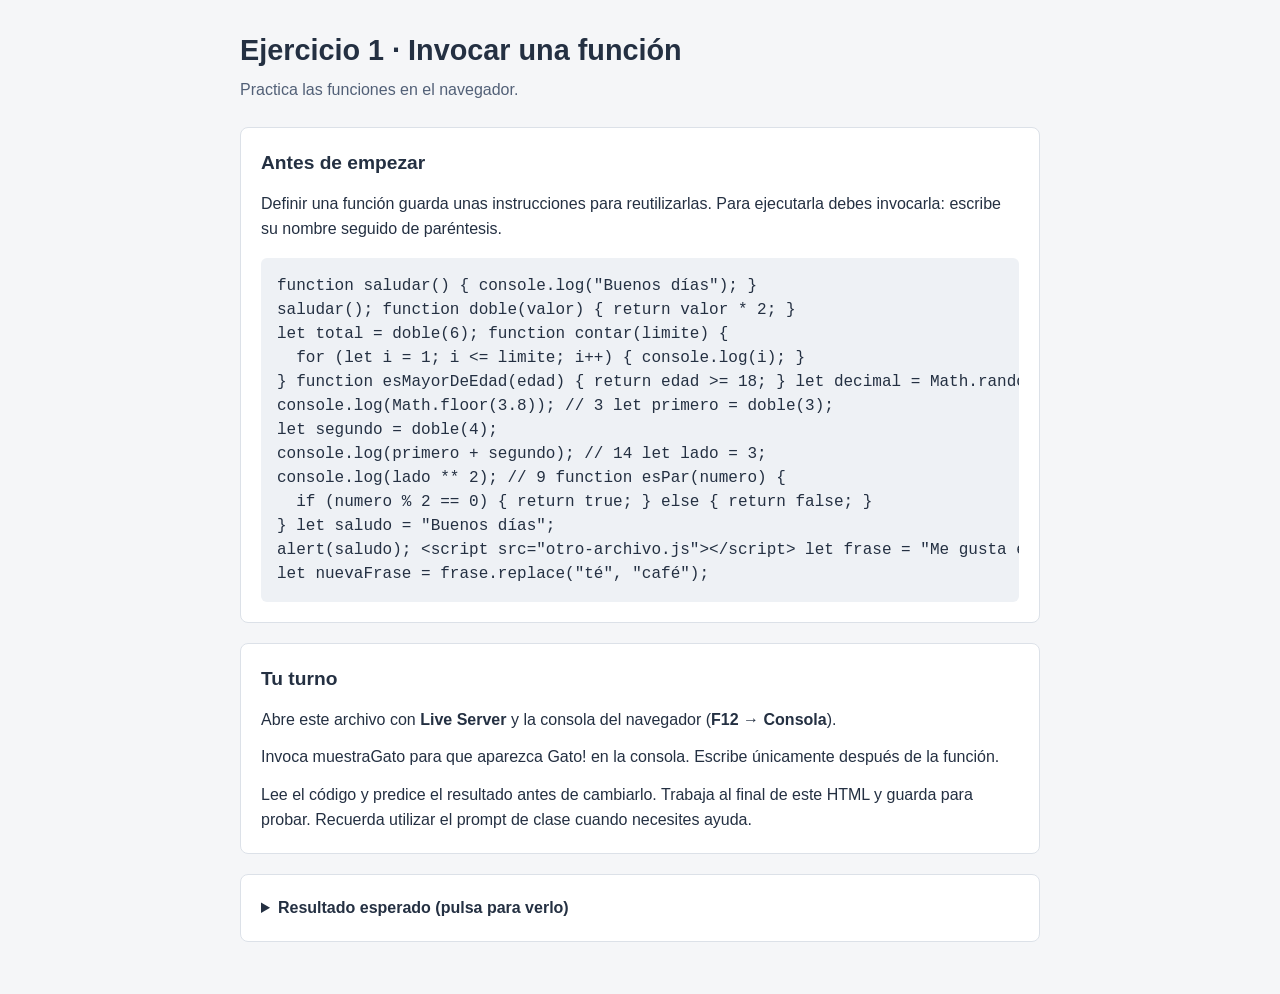
==== index1.html @ 5756e355 "Adapta ejercicios de funciones al navegador con teoria y resultados" ====
<!DOCTYPE html>
<html lang="es">
  <head>
    <meta charset="UTF-8">
    <meta name="viewport" content="width=device-width, initial-scale=1.0">
    <title>Ejercicio 1 - Invocar una función</title>
    <link rel="stylesheet" href="style.css">
  </head>
  <body>
    <main class="lesson">
      <header>
        <h1>Ejercicio 1 · Invocar una función</h1>
        <p>Practica las funciones en el navegador.</p>
      </header>
      <section aria-labelledby="teoria">
        <h2 id="teoria">Antes de empezar</h2>
        <p>Definir una función guarda unas instrucciones para reutilizarlas. Para ejecutarla debes invocarla: escribe su nombre seguido de paréntesis.</p>
        <pre><code>function saludar() { console.log(&quot;Buenos d&#237;as&quot;); }
saludar(); function doble(valor) { return valor * 2; }
let total = doble(6); function contar(limite) {
  for (let i = 1; i &lt;= limite; i++) { console.log(i); }
} function esMayorDeEdad(edad) { return edad &gt;= 18; } let decimal = Math.random();
console.log(Math.floor(3.8)); // 3 let primero = doble(3);
let segundo = doble(4);
console.log(primero + segundo); // 14 let lado = 3;
console.log(lado ** 2); // 9 function esPar(numero) {
  if (numero % 2 == 0) { return true; } else { return false; }
} let saludo = &quot;Buenos d&#237;as&quot;;
alert(saludo); &lt;script src=&quot;otro-archivo.js&quot;&gt;&lt;/script&gt; let frase = &quot;Me gusta el t&#233;&quot;;
let nuevaFrase = frase.replace(&quot;t&#233;&quot;, &quot;caf&#233;&quot;);</code></pre>
      </section>
      <section aria-labelledby="practica">
        <h2 id="practica">Tu turno</h2>
        <p>Abre este archivo con <strong>Live Server</strong> y la consola del navegador (<strong>F12 → Consola</strong>).</p>
        <p>Invoca muestraGato para que aparezca Gato! en la consola. Escribe únicamente después de la función.</p>
        <p>Lee el código y predice el resultado antes de cambiarlo. Trabaja al final de este HTML y guarda para probar. Recuerda utilizar el prompt de clase cuando necesites ayuda.</p>

      </section>
      <details>
        <summary>Resultado esperado (pulsa para verlo)</summary>
        <p>Salida de la consola al completar el ejercicio:</p>
        <pre>Gato!</pre>

      </details>
    </main>
    <script>
      /**
       * Escribe la sentencia que permita invocar a esta funcion. Deberias ver por la consola del navegador la palabra "Gato!".
       */

      function muestraGato() {
        console.log("Gato!");
      }

      // A partir de aquí tu código
    </script>
  </body>
</html>
---- style.css ----
.lesson * {
  box-sizing: border-box;
}

body {
  margin: 0;
  background-color: #f5f6f8;
  color: #243042;
  font-family: Arial, sans-serif;
  line-height: 1.6;
}

.lesson {
  max-width: 800px;
  margin: 0 auto;
  padding: 32px 20px;
}

.lesson h1 {
  margin: 0 0 8px;
  font-size: 1.8rem;
  line-height: 1.3;
}

.lesson h2 {
  margin: 0 0 12px;
  font-size: 1.2rem;
}

.lesson header p {
  margin: 0 0 24px;
  color: #526077;
}

.lesson section,
.lesson details {
  margin-bottom: 20px;
  padding: 20px;
  border: 1px solid #dce1e8;
  border-radius: 8px;
  background-color: #ffffff;
}

.lesson p {
  margin: 0 0 12px;
}

.lesson section > :last-child {
  margin-bottom: 0;
}

.lesson code,
.lesson pre {
  font-family: Consolas, monospace;
}

.lesson code {
  padding: 2px 5px;
  border-radius: 4px;
  background-color: #eef1f5;
}

.lesson pre {
  overflow-x: auto;
  padding: 16px;
  border-radius: 6px;
  background-color: #eef1f5;
  line-height: 1.5;
}

.lesson pre code {
  padding: 0;
  background-color: transparent;
}

.lesson li {
  margin-bottom: 8px;
}

.lesson ol {
  padding-left: 24px;
}

.lesson .idea {
  padding: 12px 16px;
  border-left: 3px solid #4266a4;
  background-color: #f0f4fa;
}

.lesson summary {
  cursor: pointer;
  font-weight: bold;
}

.lesson details pre {
  white-space: pre-wrap;
}
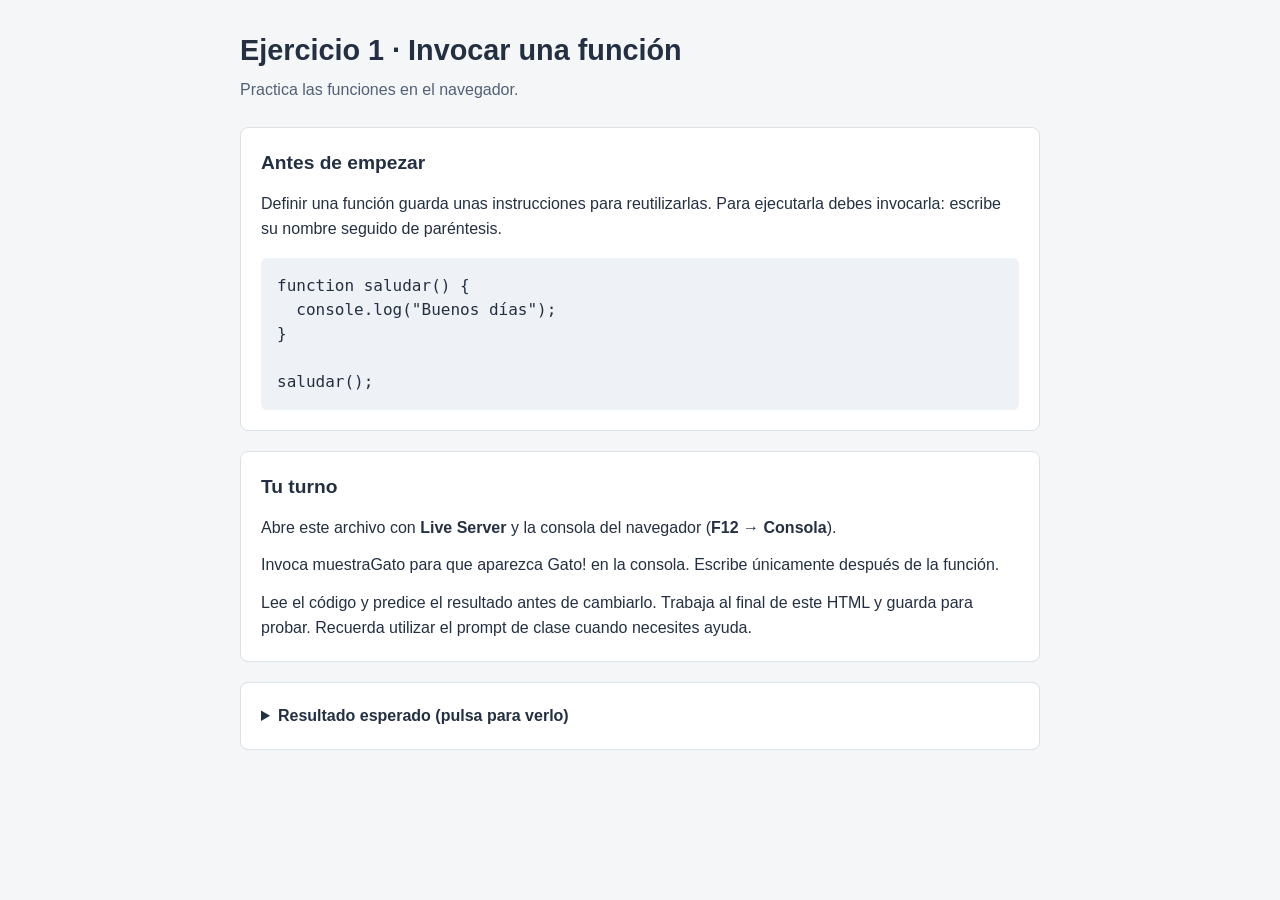
==== commit b5475e20: "Corrige distribucion y formato de los ejemplos de teoria" ====
--- a/index1.html
+++ b/index1.html
@@ -15,19 +15,11 @@
       <section aria-labelledby="teoria">
         <h2 id="teoria">Antes de empezar</h2>
         <p>Definir una función guarda unas instrucciones para reutilizarlas. Para ejecutarla debes invocarla: escribe su nombre seguido de paréntesis.</p>
-        <pre><code>function saludar() { console.log(&quot;Buenos d&#237;as&quot;); }
-saludar(); function doble(valor) { return valor * 2; }
-let total = doble(6); function contar(limite) {
-  for (let i = 1; i &lt;= limite; i++) { console.log(i); }
-} function esMayorDeEdad(edad) { return edad &gt;= 18; } let decimal = Math.random();
-console.log(Math.floor(3.8)); // 3 let primero = doble(3);
-let segundo = doble(4);
-console.log(primero + segundo); // 14 let lado = 3;
-console.log(lado ** 2); // 9 function esPar(numero) {
-  if (numero % 2 == 0) { return true; } else { return false; }
-} let saludo = &quot;Buenos d&#237;as&quot;;
-alert(saludo); &lt;script src=&quot;otro-archivo.js&quot;&gt;&lt;/script&gt; let frase = &quot;Me gusta el t&#233;&quot;;
-let nuevaFrase = frase.replace(&quot;t&#233;&quot;, &quot;caf&#233;&quot;);</code></pre>
+        <pre><code>function saludar() {
+  console.log(&quot;Buenos d&#237;as&quot;);
+}
+
+saludar();</code></pre>
       </section>
       <section aria-labelledby="practica">
         <h2 id="practica">Tu turno</h2>
@@ -53,6 +45,8 @@
       }
 
       // A partir de aquí tu código
+
+      muestraGato();
     </script>
   </body>
 </html>
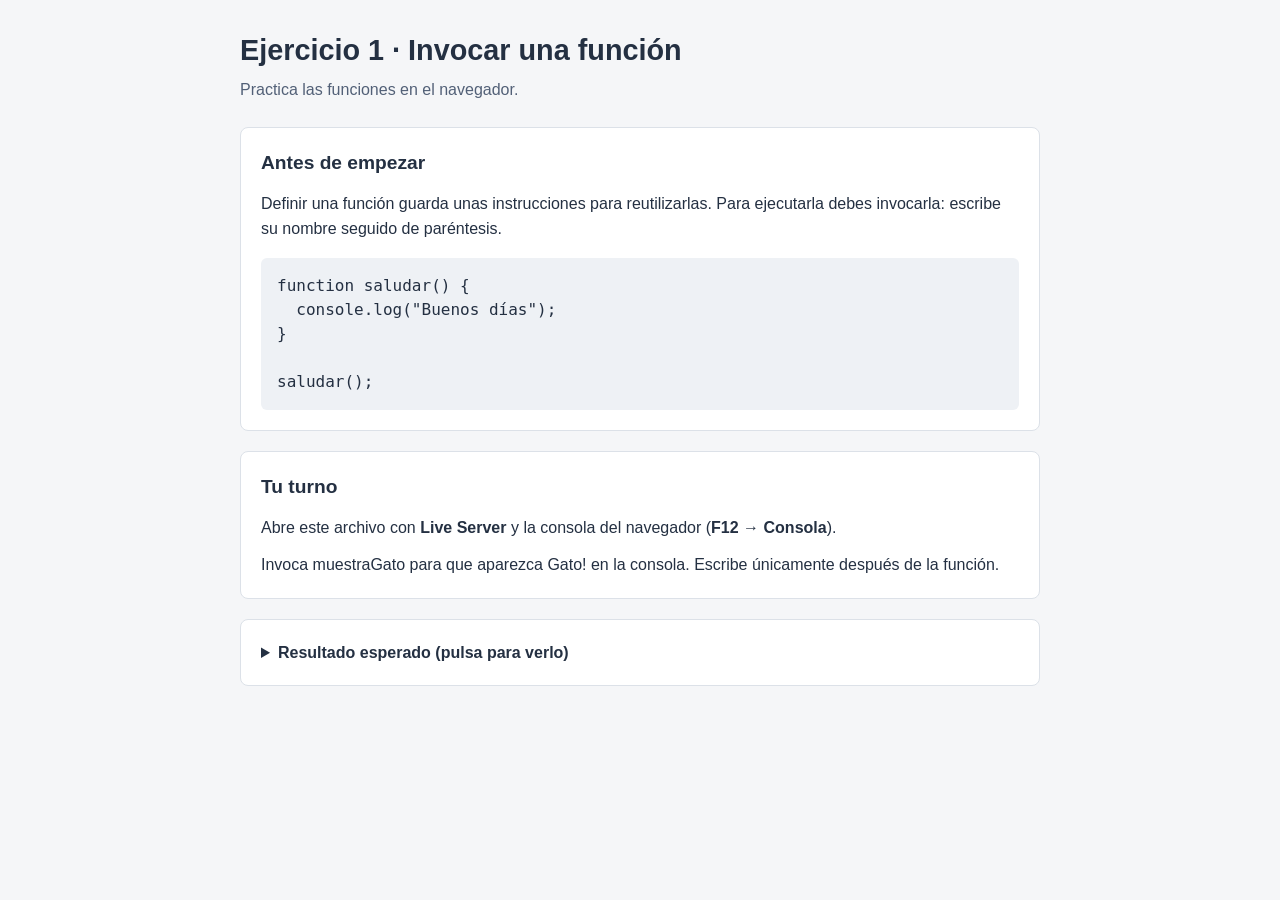
==== commit 6084bdac: "Elimina instrucciones redundantes en los ejercicios de HTML para mejorar la claridad y enfoque en la" ====
--- a/index1.html
+++ b/index1.html
@@ -25,7 +25,6 @@
         <h2 id="practica">Tu turno</h2>
         <p>Abre este archivo con <strong>Live Server</strong> y la consola del navegador (<strong>F12 → Consola</strong>).</p>
         <p>Invoca muestraGato para que aparezca Gato! en la consola. Escribe únicamente después de la función.</p>
-        <p>Lee el código y predice el resultado antes de cambiarlo. Trabaja al final de este HTML y guarda para probar. Recuerda utilizar el prompt de clase cuando necesites ayuda.</p>
 
       </section>
       <details>
@@ -45,8 +44,6 @@
       }
 
       // A partir de aquí tu código
-
-      muestraGato();
     </script>
   </body>
 </html>
--- a/style.css
+++ b/style.css
@@ -95,3 +95,20 @@
 .lesson details pre {
   white-space: pre-wrap;
 }
+
+.lesson .lesson-image {
+  display: block;
+  width: 100%;
+  height: auto;
+  margin-top: 12px;
+  border-radius: 6px;
+}
+
+.lesson .expected-text {
+  margin: 20px 0;
+  color: #1f4f91;
+  font-size: clamp(2rem, 6vw, 3.5rem);
+  font-weight: bold;
+  line-height: 1.15;
+  text-align: center;
+}
